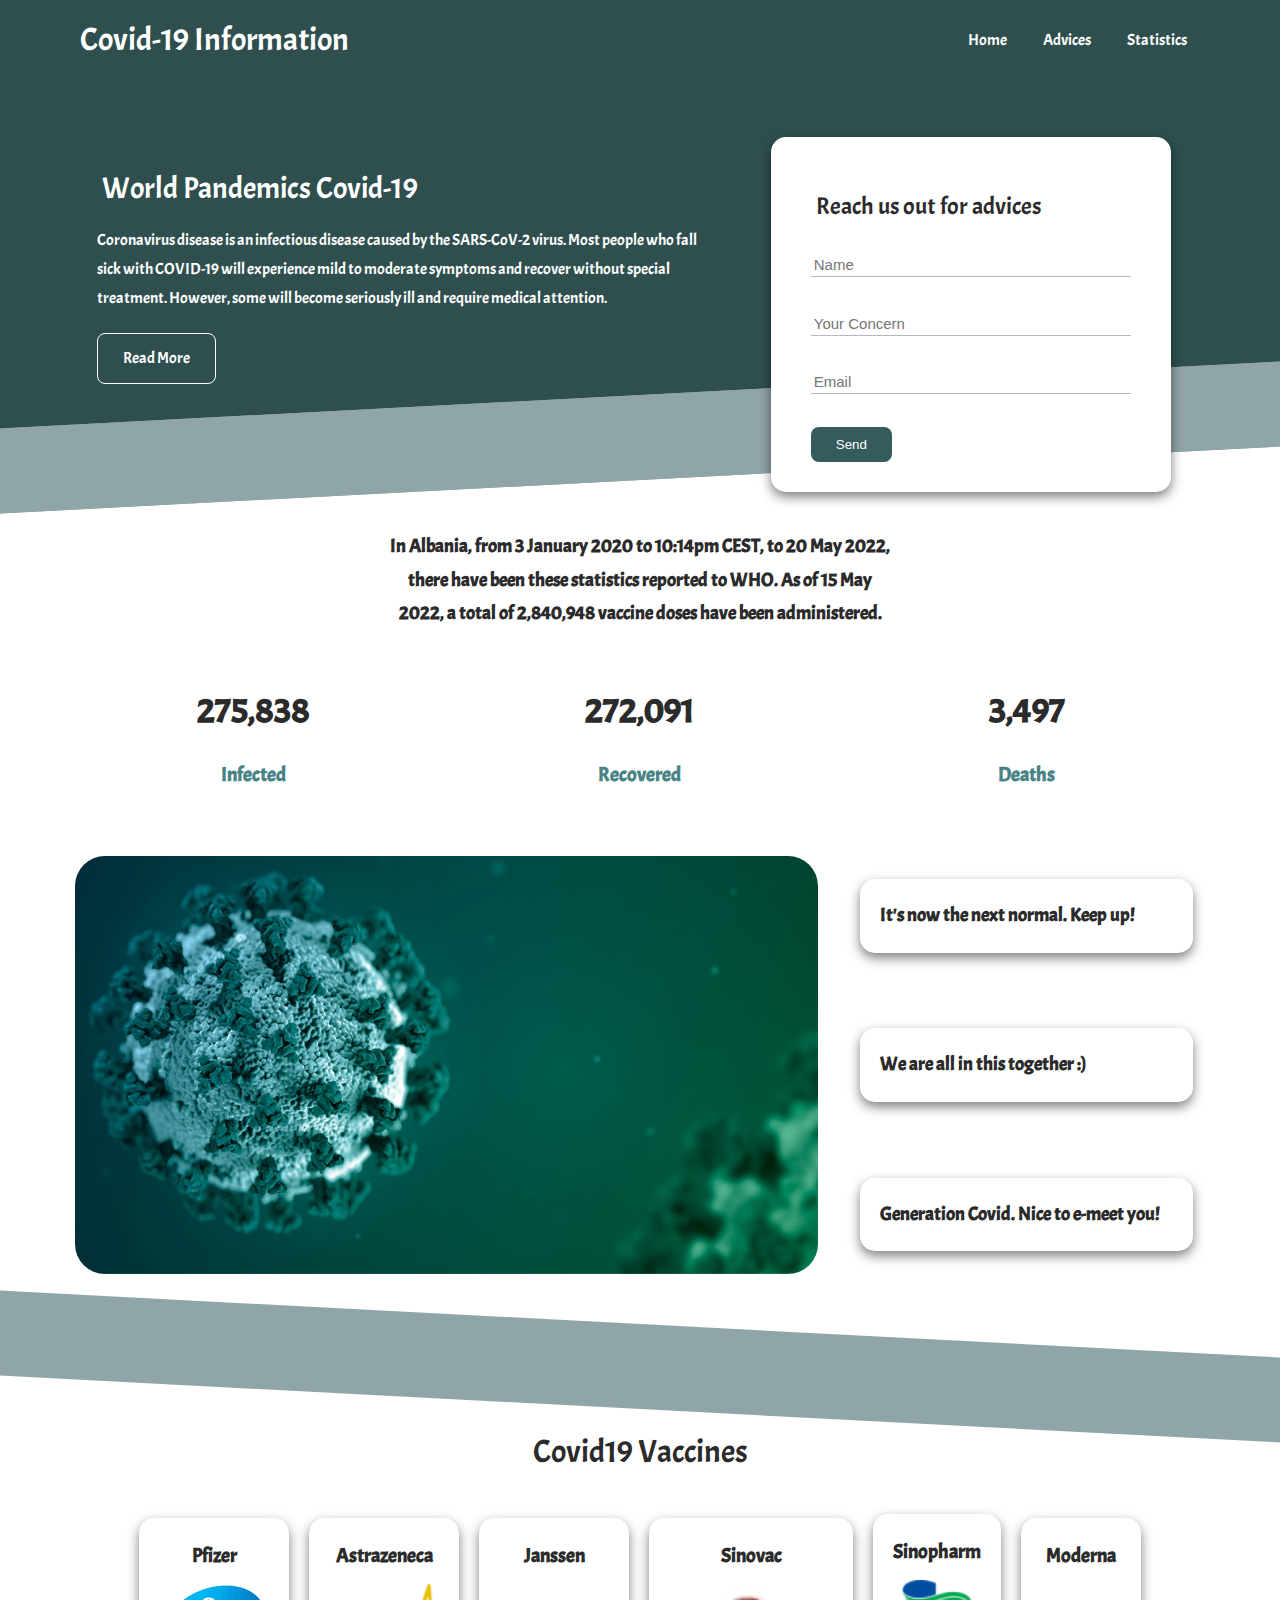
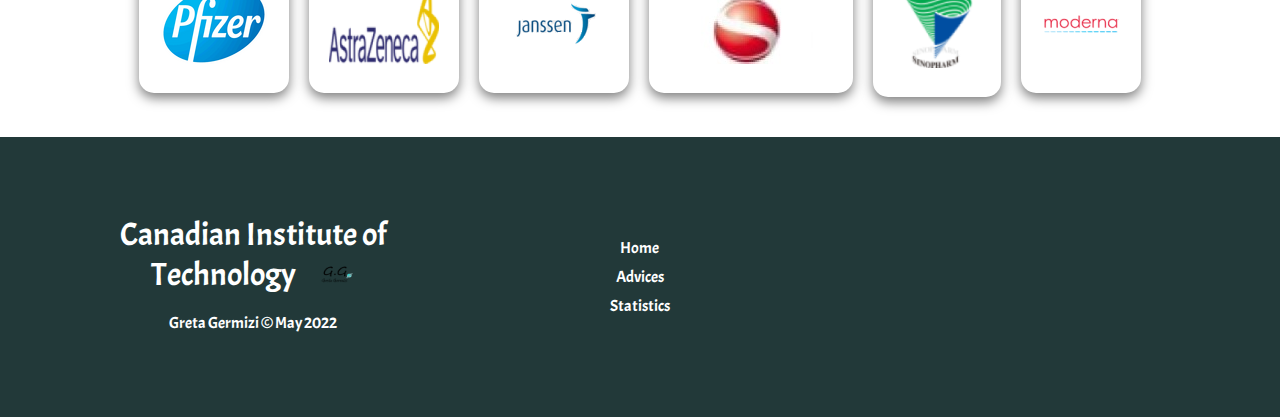
==== index.html @ bdb53c51 "My Web Design Project" ====
<!DOCTYPE html>
<html lang="en">
<head>
    <meta charset="UTF-8">
    <meta name="viewport" content="width=device-width, initial-scale=1.0">
    <link rel="icon" type="image/png" href="images/logos/logoG.png" />
    <link rel="stylesheet" href="https://cdnjs.cloudflare.com/ajax/libs/font-awesome/6.1.1/css/all.min.css" 
    integrity="sha512-KfkfwYDsLkIlwQp6LFnl8zNdLGxu9YAA1QvwINks4PhcElQSvqcyVLLD9aMhXd13uQjoXtEKNosOWaZqXgel0g==" 
    crossorigin="anonymous" referrerpolicy="no-referrer" />
    <link rel="stylesheet" href="css/utilities.css">
    <link rel="stylesheet" href="css/style.css">
    <title>COVID-19 Info Page</title>
</head>
<body>
    <!-- Navbar -->
    <div class="navbar">
        <div class="container flex">
            <h1 class="logo">Covid-19 Information</h1>
            <nav>
                <ul>
                    <li><a href="index.html">Home</a></li>
                    <li><a href="advices.html">Advices</a></li>
                    <li><a href="statistic.html">Statistics</a></li>
                </ul>
            </nav>
        </div>
    </div>
    
    <!-- illustrate -->
    <section class="illustrate">
        <div class="container grid">
            <div class="illustrate-text">
                <h1>World Pandemics Covid-19</h1>
                <p>Coronavirus disease is an infectious disease caused by the SARS-CoV-2 virus.
                    Most people who fall sick with COVID-19 will experience mild to moderate symptoms and recover without special treatment. However, some will become seriously ill and require medical attention.</p>
                <a href="advices.html" class="btn btn-outline"><span>Read More</span></a>
            </div>

            <div class="illustrate-form card">
                <h2>Reach us out for advices</h2>
                 <form>
                    <div class="form-control">
                        <input type="text" name="name" placeholder="Name" required>
                    </div>
                    <div class="form-control">
                        <input type="text" name="concern" placeholder="Your Concern" required>
                    </div>
                    <div class="form-control">
                        <input type="email" name="email" placeholder="Email" required>
                    </div>
                    <input type="submit" value="Send" class="btn btn-primary">
                </form>
            </div>
        </div>
    </section>

    <!-- evidences -->
    <section class="evidences">
        <div class="container">
            <h3 class="evidences-heading text-center my-1">
                In Albania, from 3 January 2020 to 10:14pm CEST, to 20 May 2022, there have been these statistics reported to WHO. 
                As of 15 May 2022, a total of 2,840,948 vaccine doses have been administered.  
            </h3>

            <div class="grid grid-3 text-center my-4">
                <div>
                    <i class="fas fa-virus-covid fa-3x"></i>
                    <h3>275,838</h3>
                    <p class="text-secondary">Infected</p>
                </div>
                <div>
                    <i class="fas fa-medkit fa-3x"></i>
                    <h3>272,091</h3>
                    <p class="text-secondary">Recovered</p>
                </div>
                <div>
                    <i class="fas fa-heartbeat fa-3x"></i>
                    <h3>3,497</h3>
                    <p class="text-secondary">Deaths</p>
                </div>
            </div>
        </div>
    </section>

   
    <section class="phrase">
        <div class="container grid">
            <img class="covid" src="images/COVID-19.jpg" alt="">
            <div class="card">
                <h3>It's now the next normal. Keep up!</h3>
            </div>
            <div class="card">
                <h3>We are all in this together :)</h3>
            </div>
            <div class="card">
                <h3>Generation Covid. Nice to e-meet you!</h3>
            </div>
        </div>
    </section>

    <section class="decoring">

    </section>

    <!-- Vaccines -->
    <section class="vaccines">
        <h2 class="md text-center my-2">
            Covid19 Vaccines 
        </h2>
        <div class="container flex">
            <div class="card">
                <h4>Pfizer</h4>
                <img src="images/logos/phizer.png" alt="">
            </div>
            <div class="card">
                <h4>Astrazeneca</h4>
                <img src="images/logos/astrazeneca.png" alt="">
              </div>
              <div class="card">
                <h4>Janssen</h4>
                <img src="images/logos/janssen.png" alt="">
              </div>
              <div class="card">
                <h4>Sinovac</h4>
                <img src="images/logos/sinovac.jpg" alt="">
              </div>
              <div class="card">
                <h4>Sinopharm</h4>
                <img src="images/logos/sinopharm.png" alt="">
              </div>
              <div class="card">
                <h4>Moderna</h4>
                <img src="images/logos/moderna.png" alt="">
              </div>
        </div>
    </section>

    <!-- Footer -->
    <footer class="footer bg-dark py-5">
        <div class="container grid grid-3">
            <div>
                <h1>Canadian Institute of Technology<img class="logoG" src="images/logoG.png" alt="Main-logo"/>
                </h1>
                <p>Greta Germizi &copy; May 2022</p>
            </div>
            <nav>
                <ul>
                    <li><a href="index.html">Home</a></li>
                    <li><a href="advices.html">Advices</a></li>
                    <li><a href="statistic.html">Statistics</a></li>
                </ul>
            </nav>
            <div class="social">
                <a href="https://www.linkedin.com/in/greta-germizi-2868941a9/"><i class="fab fa-linkedin fa-2x"></i></a>
                <a href="https://www.facebook.com/profile.php?id=100010080960644"><i class="fab fa-facebook fa-2x"></i></a>
                <a href="https://www.instagram.com/greta.germizi/"><i class="fab fa-instagram fa-2x"></i></a>
            </div>
        </div>
    </footer>
</body>
</html>
---- css/utilities.css ----
.container {
    max-width: 1200px;
    margin: 0 auto;
    overflow: auto;
    padding: 0 35px;
  }
  
  .card {
    background-color: rgb(255, 255, 255);
    color: rgb(43, 43, 43);
    border-radius: 15px;
    box-shadow: 0 5px 12px rgba(0, 0, 0, 0.5);
    padding: 20px;
    margin: 12px;
  }
  
  .btn {
    display: inline-block;
    padding: 10px 25px;
    cursor: pointer;
    background:darkslategray;
    color: rgb(255, 255, 255);
    border: none;
    border-radius: 8px;
    transition: all 0.5s;
    text-align: center;
  }
  
  .btn-outline {
    background-color: transparent;
    border: 1px rgb(255, 255, 255) solid;
  }
  
  .btn span {
    cursor: pointer;
    display: inline-block;
    position: relative;
    transition: 0.5s;
  }
  
  .btn span:after {
    content: '\00bb';
    position: absolute;
    opacity: 0;
    top: 0;
    right: -20px;
    transition: 0.5s;
  }
  
  .btn:hover span{
    padding-right: 25px;
  }
  
  .btn:hover {
    transform: scale(0.90);
  }
  
  .btn:hover span:after {
    opacity: 1;
    right: 0;
  }
  
  /* Backgrounds & colored buttons */
  .bg-primary,
  .btn-primary {
    background-color:rgb(53, 92, 92);
    color: #fff;
  }
  
  .bg-secondary,
  .btn-secondary {
    background-color: #1c3fa8;
    color: #fff;
  }
  
  .bg-dark,
  .btn-dark {
    background-color: #002240;
    color: #fff;
  }
  
  .bg-light,
  .btn-light {
    background-color: #f4f4f4;
    color: #333;
  }
  
  .bg-primary a,
  .btn-primary a,
  .bg-secondary a,
  .btn-secondary a,
  .bg-dark a,
  .btn-dark a {
    color: #fff;
  }
  
  /* Text colors */
  .text-primary {
    color: #047aed;
  }
  
  .text-secondary {
    color:rgb(72, 131, 133);
  }
  
  .text-dark {
    color: #002240;
  }
  
  .text-light {
    color: #f4f4f4;
  }
  
  /* Text sizes */
  .lead {
    font-size: 20px;
  }
  
  .sm {
    font-size: 1rem;
  }
  
  .md {
    font-size: 2rem;
  }
  
  .xl {
    font-size: 4rem;
  }
  
  .text-center {
    text-align: center;
  }
  
  /* Alert */
  .alert {
    background-color: #f4f4f4;
    padding: 10px 20px;
    font-weight: bold;
    margin: 15px 0;
  }
  
  .alert i {
    margin-right: 10px;
  }
  
  .alert-success {
    background-color: #5cb85c;
    color: #fff;
  }
  
  .flex {
    display: flex;
    justify-content: center;
    align-items: center;
    height: 100%;
  }
  
  .grid {
    display: grid;
    grid-template-columns: repeat(2, 1fr);
    gap: 30px;
    justify-content: center;
    align-items: center;
    height: 100%;
  }
  
  .grid-3 {
    grid-template-columns: repeat(3, 1fr);
    text-align: center;
  }
  
  /* Margin */
  .my-1 {
    margin: 1rem 0;
  }
  
  .my-2 {
    margin: 1.5rem 0;
  }
  
  .my-4 {
    margin: 3rem 0;
  }
  
  /* Padding */
  
  .py-3 {
    padding: 2rem 0;
  }
  
  .py-5 {
    padding: 4rem 0;
  }
  
  .p-1 {
    padding: 1rem;
  }
  
  .p-3 {
    padding: 2rem;
  }
---- css/style.css ----
@import url('https://fonts.googleapis.com/css2?family=Acme&display=swap');

* {
  box-sizing: border-box;
  padding: 0;
  margin: 0;
}

body {
  font-family: 'Acme', sans-serif;
  color: rgb(44, 43, 43);
  line-height: 1.8;
}

ul {
  list-style-type: none;
}

a {
  text-decoration: none;
  color: rgb(44, 43, 43);
}

h1,
h2 {
  font-weight: 50;
  line-height: 1.2;
  margin: 15px 5px;
}

p {
  margin: 15px 5px;
  overflow-wrap: normal;
}

img {
  width: 100%;
}

img.covid{
  border-radius: 30px;
}

.comm {
  background: #333;
  color: #fff;
  padding: 10px;
  font-family: 'Segoe UI', Tahoma, Geneva, Verdana, sans-serifS;
}

.fun {
  background-color: #d4d6d8;
  justify-content: space-between;
  padding: 10px;
}

.green{
  background-color: rgb(106, 165, 165);
}

.hidden {
  visibility: hidden;
  height: 0;
}

/* Navbar */
.navbar {
  background-color:darkslategrey;
  color: rgb(255, 255, 255);
  height: 80px;
}

.navbar ul {
  display: flex;
}

.navbar a {
  color: rgb(255, 255, 255);
  padding: 15px;
  margin: 0 3px;
}

.navbar a:hover {
  border-bottom: 3px rgb(255, 255, 255) solid;
}

.navbar .flex {
  justify-content: space-between;
}

/* illustrate */
.illustrate {
  height: 350px;
  background-color:darkslategray;
  color: rgb(255, 255, 255);
  position: relative;
}

.illustrate h1 {
  font-size: 30px;
}

.illustrate p {
  margin: 20px 0;
}

.illustrate .grid {
  overflow: visible;
  grid-template-columns: 55% auto;
  gap: 40px;
}

.illustrate-text {
  animation: slideInFromLeft 1s ease-in;
}

.illustrate-form {
  position: relative;
  top: 45px;
  height: 355px;
  width: 400px;
  padding: 40px;
  z-index: 100;
  justify-self: flex-end;
  animation: slideInFromRight 1s ease-in;
}

.illustrate-form .form-control {
  margin: 30px 0;
}

.illustrate-form input[type='text'],
.illustrate-form input[type='email'] {
  border: 0;
  border-bottom: 1px solid #b1b9c4;
  width: 100%;
  padding: 3px;
  font-size: 15px;
}

.illustrate-form input:focus {
  outline: none;
}

.illustrate::before,
.illustrate::after {
  content: '';
  position: absolute;
  height: 85px;
  bottom: -50px;
  right: 0;
  left: 0;
  background: rgb(144, 165, 168);
  transform: skewY(-3deg);
}


.evidences {
  padding-top: 100px;
  animation: slideInFromBottom 1s ease-in;
}

.evidences-heading {
  max-width: 500px;
  margin: auto;
}

.evidences .grid h3 {
  font-size: 35px;
}

.evidences .grid p {
  font-size: 20px;
  font-weight: bold;
}

.phrase .grid {
  grid-template-columns: repeat(3, 1fr);
  grid-template-rows: repeat(3, 1fr);
}

.phrase .grid > *:first-child {
  grid-column: 1 / span 2;
  grid-row: 1 / span 3;
}

.decoring{
  height: 85px;
  background: rgb(144, 165, 168);
  margin-top: 50px;
  transform: skewY(3deg);
}

/* Vaccines */

.vaccines .flex {
  flex-wrap: wrap;
}

.vaccines .card {
  text-align: center;
  margin: 18px 10px 40px;
  transition: transform 0.2s ease-in;
}

.vaccines .card h4 {
  font-size: 20px;
  margin-bottom: 10px;
}

.vaccines .card:hover {
  transform: translateY(-15px);
}

/* advices */
.advices-head img,
.statistic-head img {
  width: 200px;
  justify-self: flex-end;
}

.advices-sub-head img {
  width: 300px;
  justify-self: flex-end;
}

.advices-main .card > i {
  margin-right: 20px;
}

.advices-main .grid {
  padding: 30px;
}

.advices-main .grid > *:first-child {
  grid-column: 1 / span 3;
}

.advices-main .grid > *:nth-child(2) {
  grid-column: 1 / span 2;
}

.infoAdvice {
  animation: slideInFromLeft 1s ease-in;
}

.statistic-main h3 {
  margin: 20px 0;
}

.statistic-main .grid {
  grid-template-columns: 1fr 2fr;
  align-items: flex-start;
}

.statistic-main nav li {
  font-size: 17px;
  padding-bottom: 5px;
  margin-bottom: 5px;
  border-bottom: 1px #ccc solid;
}

.statistic-main a:hover {
  font-weight: bold;
}

/* Footer */

.footer{
  background: rgb(34, 57, 57);
}

.footer .social a {
  margin: 0 30px;
}

.fa-linkedin:hover {
  color: #000000;
}

.fa-facebook:hover {
  color: #1b5095;
}

.fa-instagram:hover {
  color: #832564;
}

.logoG{
  height: 30px;
  width: 40px;
  margin-left: 20px;
  padding-top: 8px;
}

/* Animations */
@keyframes slideInFromLeft {
  0% {
    transform: translateX(-100%);
  }

  100% {
    transform: translateX(0);
  }
}

@keyframes slideInFromRight {
  0% {
    transform: translateX(100%);
  }

  100% {
    transform: translateX(0);
  }
}

@keyframes slideInFromTop {
  0% {
    transform: translateY(-100%);
  }

  100% {
    transform: translateX(0);
  }
}

@keyframes slideInFromBottom {
  0% {
    transform: translateY(100%);
  }

  100% {
    transform: translateX(0);
  }
}

/* Tablets and under */
@media (max-width: 768px) {
  .grid,
  .illustrate .grid,
  .evidences .grid,
  .phrase .grid,
  .advices-main .grid,
  .statistic-main .grid {
    grid-template-columns: 1fr;
    grid-template-rows: 1fr;
  }

  .illustrate {
    height: auto;
  }

  .illustrate-text {
    text-align: center;
    margin-top: 40px;
    animation: slideInFromTop 1s ease-in;
  }

  .illustrate-form {
    justify-self: center;
    margin: auto;
    animation: slideInFromBottom 1s ease-in;
  }

  .phrase .grid > *:first-child {
    grid-column: 1;
    grid-row: 1;
  }

  .advices-head,
  .advices-sub-head,
  .statistic-head {
    text-align: center;
  }

  .logo{
    font-size: 20px;
  }

  .advices-head img,
  .advices-sub-head img,
  .statistic-head img {
    justify-self: center;
  }

  .advices-main .grid > *:first-child,
  .advices-main .grid > *:nth-child(2) {
    grid-column: 1;
  }
}

/* Mobile */
@media (max-width: 500px) {
  
  .logo{
    font-size: 20px;
  }

  .navbar {
    height: 110px;
  }

  .navbar .flex {
    flex-direction: column;
  }

  .navbar ul {
    padding: 10px;
    background-color: rgba(0, 0, 0, 0.1);
  }
  
  .illustrate-form {
    width: 300px;
  }

}
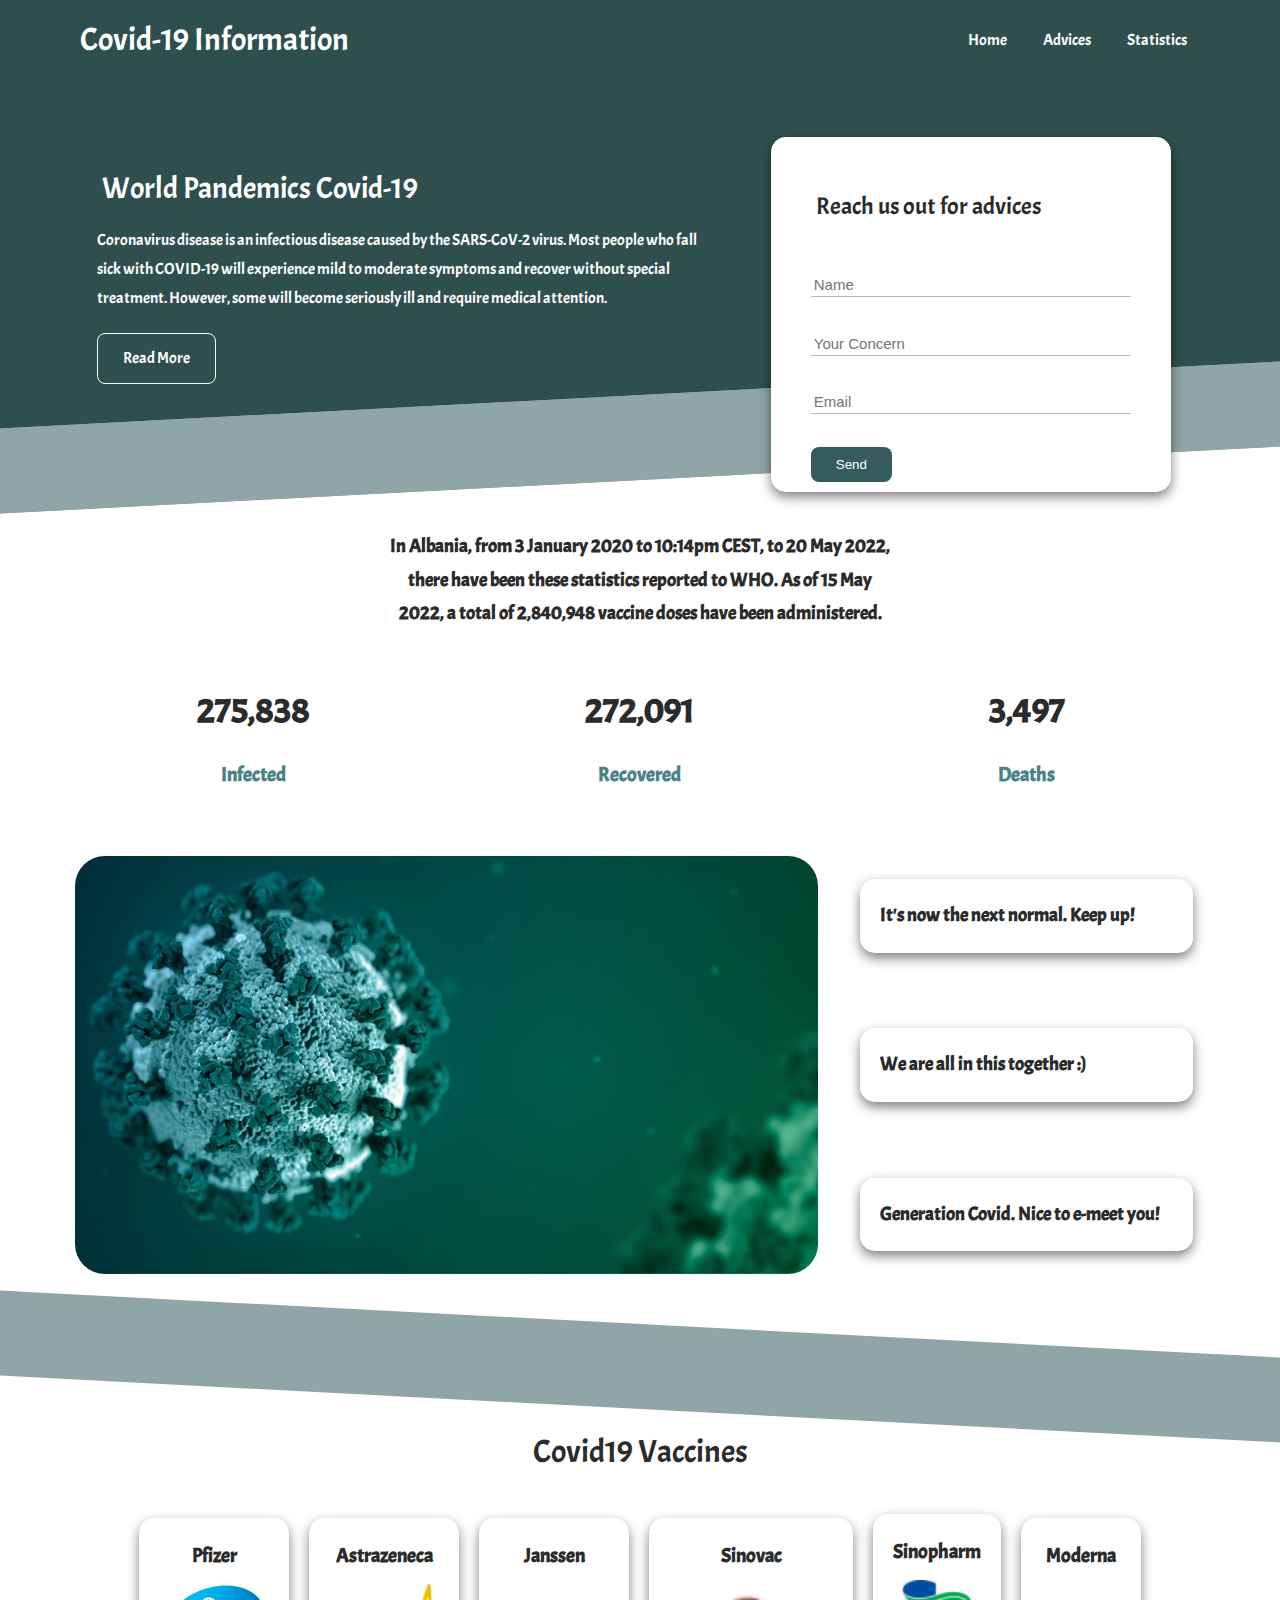
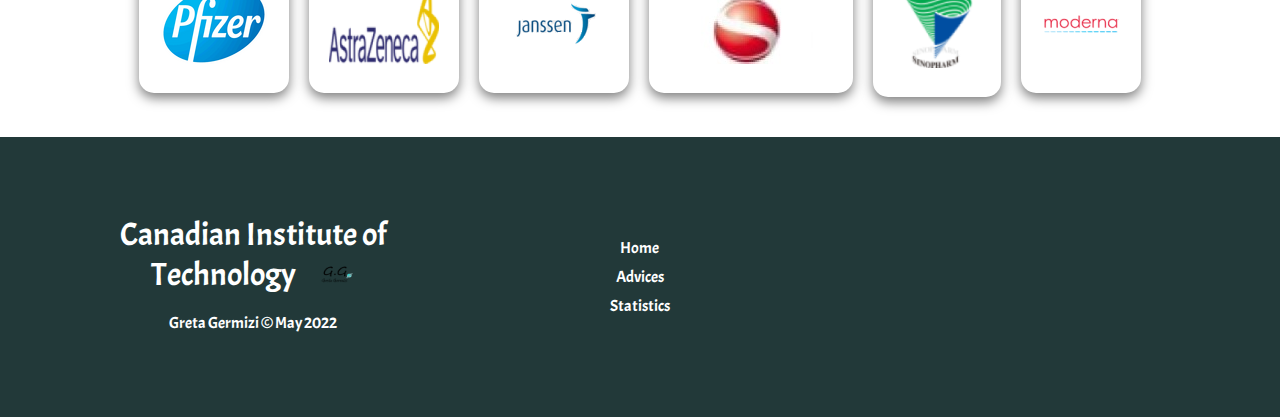
==== commit 67068084: "Added functionality to the form" ====
--- a/index.html
+++ b/index.html
@@ -38,7 +38,11 @@
 
             <div class="illustrate-form card">
                 <h2>Reach us out for advices</h2>
-                 <form>
+                <form name="contact" netlify-honeypot="bot-field" method="POST" data-netlify="true">
+                    <input type="hidden" name="form-name" value="contact">
+                    <p class="hidden">
+                        <label>Don’t fill this out if you're human: <input name="bot-field" /></label>
+                      </p>
                     <div class="form-control">
                         <input type="text" name="name" placeholder="Name" required>
                     </div>
@@ -49,7 +53,7 @@
                         <input type="email" name="email" placeholder="Email" required>
                     </div>
                     <input type="submit" value="Send" class="btn btn-primary">
-                </form>
+                </form> 
             </div>
         </div>
     </section>
